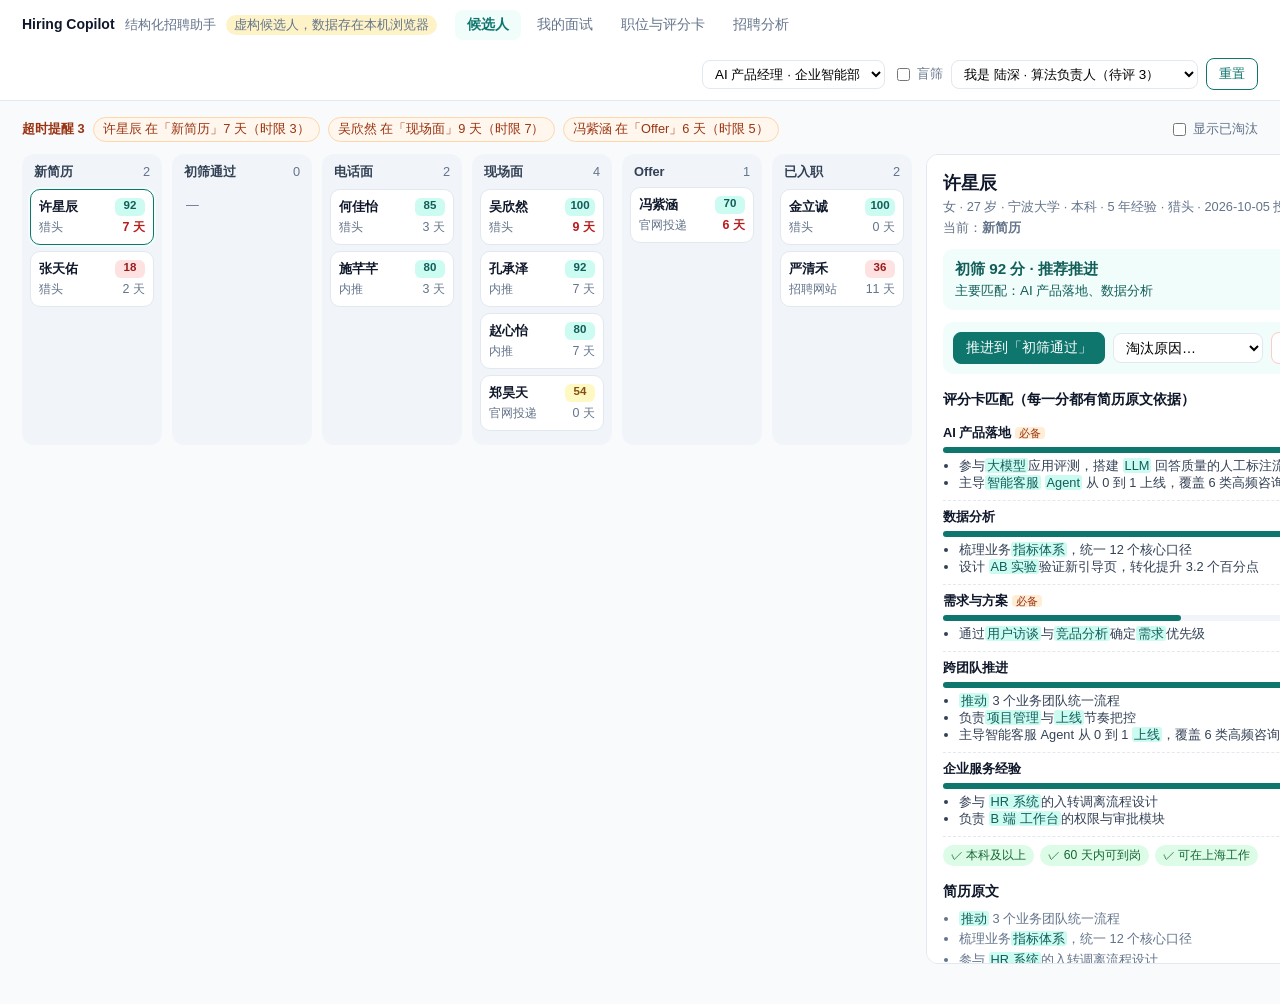
==== index.html @ d11480c0 "Initial public replica with synthetic data Co-authored-by: Cursor <cursoragent@cursor.com>" ====
<!DOCTYPE html>
<html lang="zh-CN">
<head>
<meta charset="UTF-8" />
<meta name="viewport" content="width=device-width, initial-scale=1" />
<title>Hiring Copilot · 结构化招聘助手</title>
<link rel="stylesheet" href="src/style.css" />
</head>
<body>
<header class="top">
  <div class="brand"><strong>Hiring Copilot</strong><span>结构化招聘助手</span><span class="badge">虚构候选人，数据存在本机浏览器</span></div>
  <nav id="tabs">
    <button data-tab="pipeline" class="on">候选人</button>
    <button data-tab="interviews">我的面试</button>
    <button data-tab="scorecard">职位与评分卡</button>
    <button data-tab="analytics">招聘分析</button>
  </nav>
  <div class="ctrl">
    <select id="job"></select>
    <label class="switch"><input type="checkbox" id="blind" /> 盲筛</label>
    <select id="me" title="以哪位面试官的身份操作"></select>
    <button id="reset" class="ghost">重置</button>
  </div>
</header>

<main>
  <section id="p-pipeline" class="page">
    <div id="sla" class="sla"></div>
    <div class="board-wrap">
      <div id="board" class="board"></div>
      <aside id="detail" class="card detail"></aside>
    </div>
  </section>
  <section id="p-interviews" class="page" hidden></section>
  <section id="p-scorecard" class="page" hidden></section>
  <section id="p-analytics" class="page" hidden></section>
</main>

<script src="src/data.js"></script>
<script src="src/engine.js"></script>
<script src="src/app.js"></script>
</body>
</html>
---- src/style.css ----
:root { --text:#0f172a; --muted:#64748b; --border:#e2e8f0; --accent:#0f766e; --accent-soft:#f0fdfa; --bg:#f8fafc; --ok:#047857; --bad:#b91c1c; --warn:#b45309; }
* { box-sizing:border-box; }
[hidden] { display:none !important; }
body { margin:0; font-family:-apple-system,BlinkMacSystemFont,"PingFang SC","Microsoft YaHei",sans-serif; background:var(--bg); color:var(--text); font-size:14px; }
button { font:inherit; border:1px solid var(--accent); background:var(--accent); color:#fff; border-radius:8px; padding:6px 12px; cursor:pointer; }
button:disabled { opacity:0.4; cursor:not-allowed; }
button.ghost { background:#fff; color:var(--accent); }
button.danger { background:#fff; color:var(--bad); border-color:#fecaca; }
select, input, textarea { font:inherit; border:1px solid var(--border); border-radius:8px; padding:5px 8px; background:#fff; }
textarea { width:100%; min-height:70px; resize:vertical; }
h2 { font-size:1rem; margin:0 0 12px; } h3 { font-size:0.9rem; margin:16px 0 8px; }
.muted { color:var(--muted); font-size:0.8rem; line-height:1.6; }
.badge { display:inline-block; padding:1px 8px; border-radius:999px; background:#fef3c7; color:#92400e; font-size:0.72rem; }
mark { background:#ccfbf1; color:#115e59; padding:0 2px; border-radius:3px; }

.top { position:sticky; top:0; z-index:5; display:flex; align-items:center; gap:18px; padding:10px 22px; background:#fff; border-bottom:1px solid var(--border); flex-wrap:wrap; }
.brand { display:flex; align-items:baseline; gap:10px; } .brand span { color:var(--muted); font-size:0.82rem; }
#tabs { display:flex; gap:4px; }
#tabs button { background:none; color:var(--muted); border:none; padding:6px 12px; }
#tabs button.on { color:var(--accent); background:var(--accent-soft); font-weight:600; }
.ctrl { margin-left:auto; display:flex; gap:8px; align-items:center; font-size:0.84rem; }
.switch { display:flex; gap:4px; align-items:center; color:var(--muted); }

main { max-width:1360px; margin:0 auto; padding:16px 22px 40px; }
.card { background:#fff; border:1px solid var(--border); border-radius:12px; padding:16px; }

.sla { display:flex; gap:8px; flex-wrap:wrap; align-items:center; margin-bottom:12px; font-size:0.8rem; }
.sla .chip { background:#fff7ed; color:#9a3412; border:1px solid #fed7aa; padding:3px 9px; border-radius:999px; cursor:pointer; }
.board-wrap { display:grid; grid-template-columns:1fr 430px; gap:14px; align-items:start; }
@media (max-width:1100px) { .board-wrap { grid-template-columns:1fr; } }
.board { display:grid; grid-template-columns:repeat(6, minmax(140px, 1fr)); gap:10px; }
.col { background:#f1f5f9; border-radius:12px; padding:8px; min-height:200px; }
.col h4 { margin:2px 4px 8px; font-size:0.8rem; display:flex; justify-content:space-between; color:#334155; }
.col h4 span { color:var(--muted); font-weight:500; }
.cc { background:#fff; border:1px solid var(--border); border-radius:10px; padding:8px; margin-bottom:6px; cursor:pointer; font-size:0.78rem; }
.cc:hover { border-color:#99f6e4; } .cc.sel { border-color:var(--accent); box-shadow:0 0 0 2px var(--accent-soft); }
.cc .n { display:flex; justify-content:space-between; font-weight:600; font-size:0.82rem; }
.cc .m { color:var(--muted); margin-top:3px; display:flex; justify-content:space-between; }
.cc .late { color:var(--bad); font-weight:600; }
.score { display:inline-block; min-width:30px; text-align:center; border-radius:6px; font-size:0.72rem; font-weight:700; padding:1px 5px; }
.s-hi { background:#ccfbf1; color:#115e59; } .s-mid { background:#fef9c3; color:#854d0e; } .s-lo { background:#fee2e2; color:#991b1b; }
.closed { margin-top:10px; font-size:0.78rem; color:var(--muted); }

.detail { position:sticky; top:72px; max-height:calc(100vh - 90px); overflow:auto; }
.detail h1 { font-size:1.1rem; margin:0; } .detail .sub { color:var(--muted); font-size:0.8rem; margin-top:4px; }
.rec { margin:12px 0; padding:10px 12px; border-radius:10px; font-size:0.84rem; }
.rec b { display:block; font-size:0.95rem; margin-bottom:2px; }
.r-推荐推进 { background:#f0fdfa; color:#115e59; } .r-待定 { background:#fefce8; color:#854d0e; } .r-不推荐 { background:#fef2f2; color:#991b1b; }
.attr { padding:8px 0; border-bottom:1px dashed var(--border); font-size:0.8rem; }
.attr .h { display:flex; justify-content:space-between; font-weight:600; }
.attr .bar { height:6px; background:#f1f5f9; border-radius:3px; margin:5px 0; } .attr .bar i { display:block; height:6px; border-radius:3px; background:var(--accent); }
.attr ul { margin:4px 0 0; padding-left:16px; color:#334155; }
.must { font-size:0.68rem; color:#9a3412; background:#ffedd5; border-radius:4px; padding:0 4px; margin-left:4px; font-weight:500; }
.ko { display:flex; gap:6px; flex-wrap:wrap; margin-top:8px; font-size:0.76rem; }
.ko span { padding:2px 8px; border-radius:999px; } .ko .p { background:#dcfce7; color:#166534; } .ko .f { background:#fee2e2; color:#991b1b; }
.actions { display:flex; gap:8px; flex-wrap:wrap; align-items:center; margin:12px 0; padding:10px; background:var(--accent-soft); border-radius:10px; }
.err { color:var(--bad); font-size:0.8rem; margin-top:6px; }
.ok-msg { color:var(--ok); font-size:0.8rem; margin-top:6px; }
.tl { list-style:none; padding:0; margin:0; font-size:0.78rem; }
.tl li { display:grid; grid-template-columns:86px 1fr; gap:6px; padding:3px 0; }
pre.msg { white-space:pre-wrap; background:#f8fafc; border:1px solid var(--border); border-radius:8px; padding:10px; font:inherit; font-size:0.8rem; margin:6px 0 0; }

.fb { border:1px solid var(--border); border-radius:10px; padding:10px; margin:8px 0; font-size:0.8rem; }
.fb .h { display:flex; justify-content:space-between; font-weight:600; }
.locked { background:#f8fafc; border:1px dashed #cbd5e1; border-radius:10px; padding:12px; color:var(--muted); font-size:0.8rem; text-align:center; }
.r1 { color:#b91c1c; } .r2 { color:#c2410c; } .r3 { color:#0f766e; } .r4 { color:#065f46; font-weight:700; }
.agg { padding:10px 12px; border-radius:10px; background:#f8fafc; font-size:0.82rem; margin-top:8px; }
.agg .flag { color:var(--warn); }

.iv-layout { display:grid; grid-template-columns:320px 1fr; gap:14px; align-items:start; }
@media (max-width:900px) { .iv-layout { grid-template-columns:1fr; } }
.ivl { list-style:none; margin:0; padding:0; }
.ivl li { padding:10px; border-radius:10px; cursor:pointer; border:1px solid transparent; font-size:0.82rem; }
.ivl li:hover { background:var(--accent-soft); } .ivl li.sel { border-color:#99f6e4; background:var(--accent-soft); }
.ivl .t { display:flex; justify-content:space-between; font-weight:600; }
.pill { font-size:0.7rem; padding:1px 7px; border-radius:999px; font-weight:600; }
.p-todo { background:#ffedd5; color:#9a3412; } .p-done { background:#dcfce7; color:#166534; }
.q { padding:10px 0; border-bottom:1px dashed var(--border); }
.q .qt { font-size:0.84rem; margin-bottom:6px; } .q .qa { font-size:0.74rem; color:var(--muted); }
.rates { display:flex; gap:6px; flex-wrap:wrap; }
.rates label { border:1px solid var(--border); border-radius:8px; padding:4px 9px; font-size:0.78rem; cursor:pointer; }
.rates input { display:none; } .rates label:has(input:checked) { background:var(--accent); color:#fff; border-color:var(--accent); }

.grid { display:grid; gap:14px; } .g2 { grid-template-columns:1fr 1fr; } .g4 { grid-template-columns:repeat(4,1fr); }
@media (max-width:900px) { .g2, .g4 { grid-template-columns:1fr; } }
.kpi .label { color:var(--muted); font-size:0.78rem; } .kpi .value { font-size:1.5rem; font-weight:700; margin-top:4px; } .kpi .sub { color:var(--muted); font-size:0.76rem; }
table { width:100%; border-collapse:collapse; font-size:0.82rem; }
th, td { text-align:left; padding:6px 8px; border-bottom:1px solid var(--border); vertical-align:top; }
th { color:var(--muted); font-weight:600; } td.num, th.num { text-align:right; font-variant-numeric:tabular-nums; }
.fun { display:flex; align-items:center; gap:10px; margin:6px 0; font-size:0.82rem; }
.fun .nm { width:70px; } .fun .tr { flex:1; background:#f1f5f9; border-radius:5px; height:20px; position:relative; }
.fun .tr i { display:block; height:20px; border-radius:5px; background:#5eead4; } .fun .tr b { position:absolute; left:8px; top:2px; font-size:0.74rem; }
.fun .cv { width:120px; white-space:nowrap; text-align:right; color:var(--muted); font-size:0.76rem; }
.wrow { display:grid; grid-template-columns:150px 1fr 60px; gap:10px; align-items:center; padding:6px 0; font-size:0.84rem; }
.wrow input[type=range] { width:100%; accent-color:var(--accent); }
.rank { list-style:none; padding:0; margin:0; font-size:0.82rem; }
.rank li { display:grid; grid-template-columns:22px 1fr 50px 70px; gap:8px; padding:5px 0; border-bottom:1px dashed var(--border); }
.moved { color:var(--ok); font-size:0.72rem; } .moved.down { color:var(--bad); }
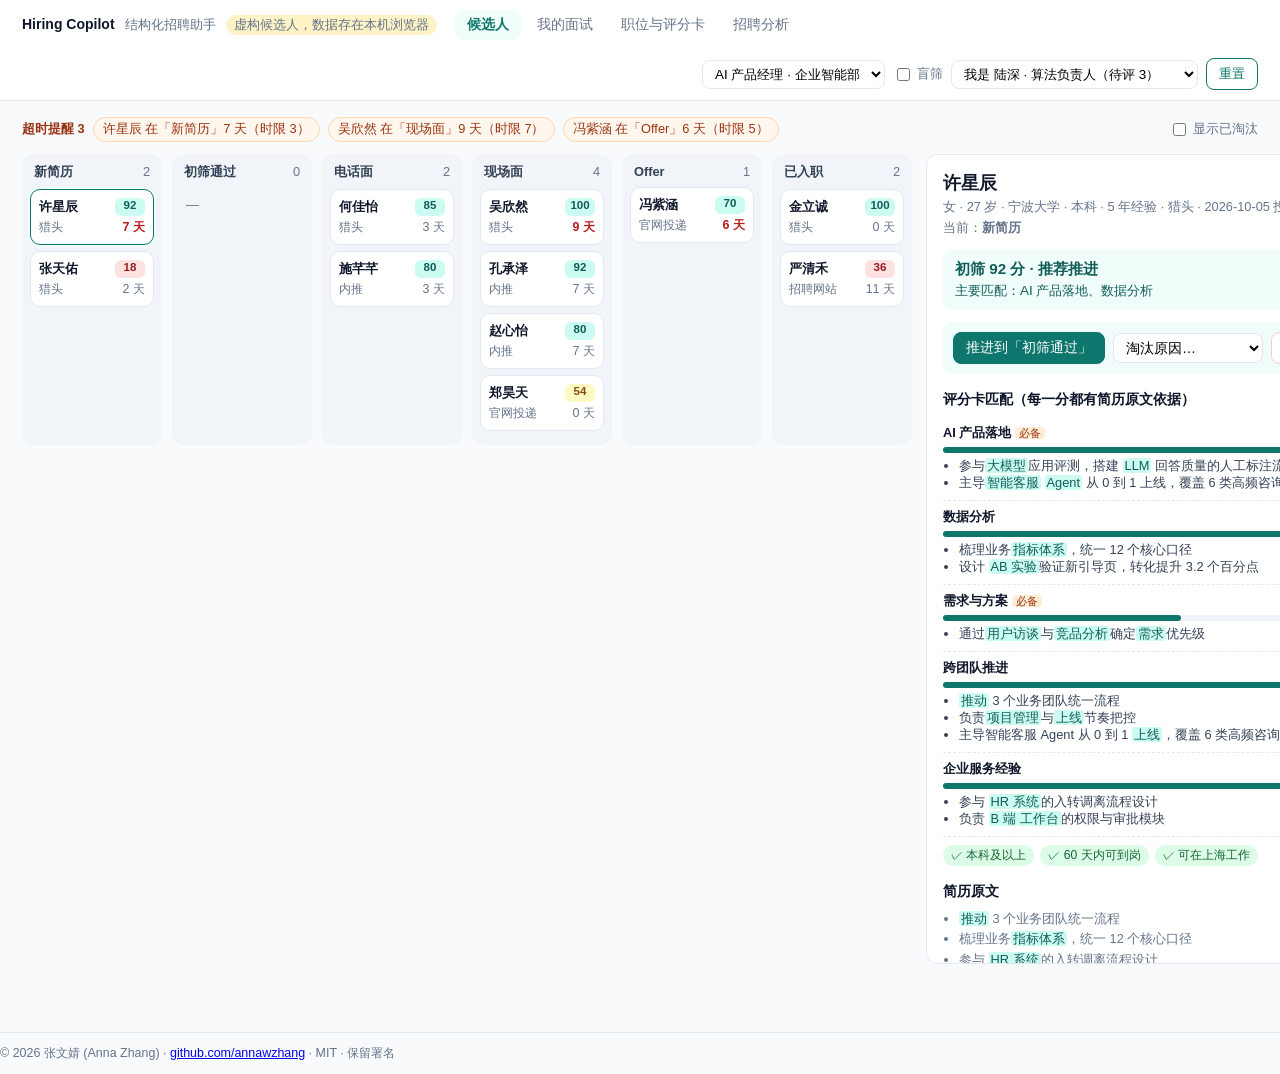
==== commit fe7db7f4: "Add MIT LICENSE, copyright blurb, and Pages attribution footer. Co-authored-by: Cursor <cursoragent@" ====
--- a/index.html
+++ b/index.html
@@ -39,5 +39,6 @@
 <script src="src/data.js"></script>
 <script src="src/engine.js"></script>
 <script src="src/app.js"></script>
+<p class="anna-copyright" style="margin-top:28px;padding-top:12px;border-top:1px solid #e2e8f0;color:#64748b;font-size:0.78rem;">© 2026 张文婧 (Anna Zhang) · <a href="https://github.com/annawzhang">github.com/annawzhang</a> · MIT · 保留署名</p>
 </body>
 </html>
